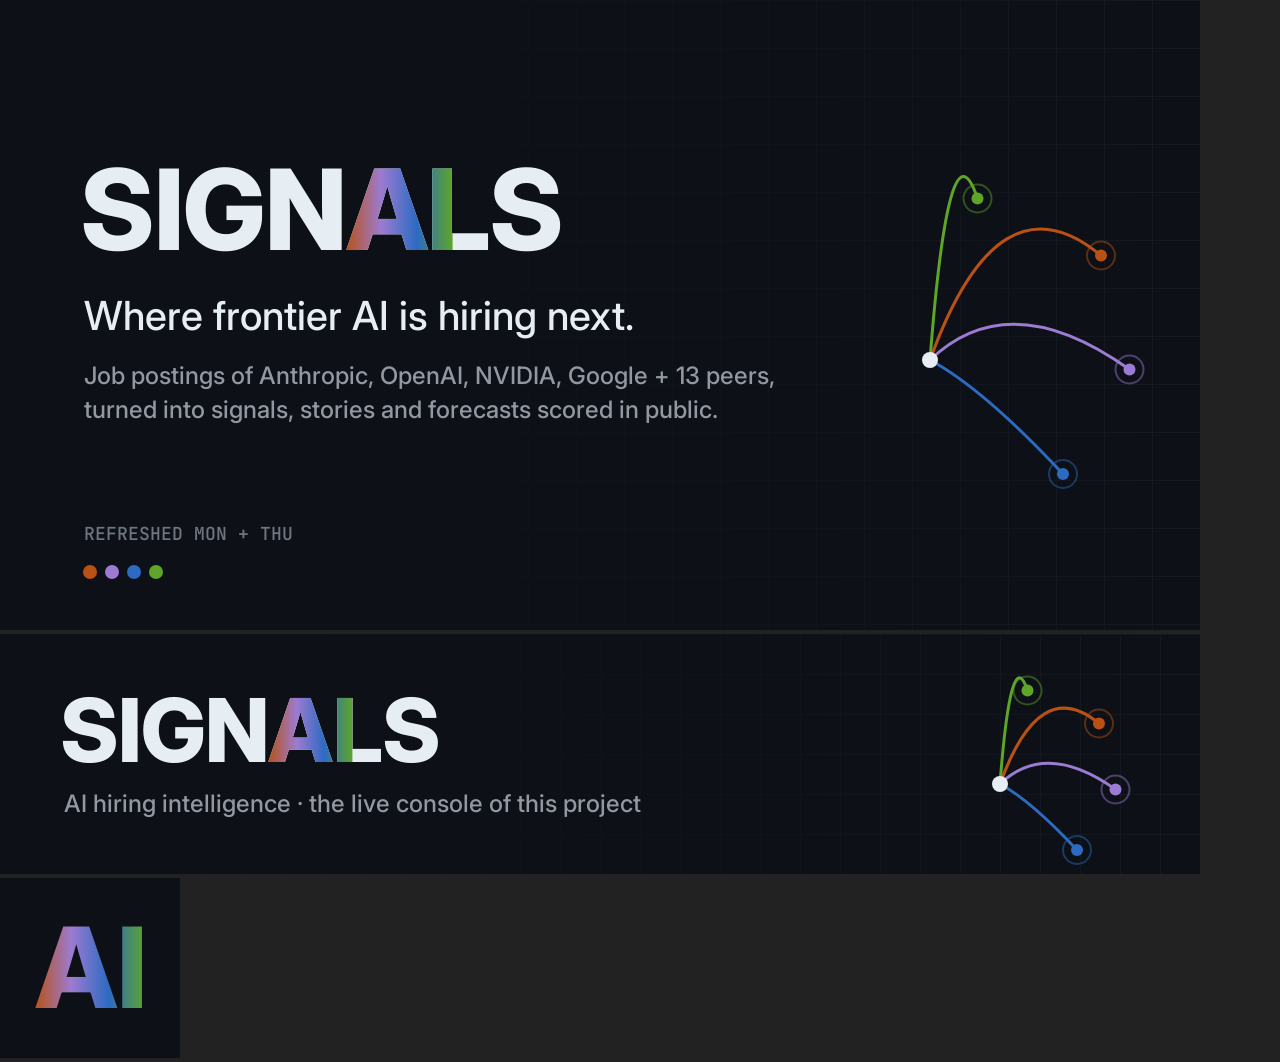
==== assets/brand/render.html @ 741aca0f "Rebrand the console as SIGNALS - Wordmark: SIGNALS in Inter ExtraBold with a gradient copy on top, c" ====
<!doctype html>
<!-- SIGNALS brand images: open via a local server, then save each canvas (og.png, readme-signals.png, icon-180.png). -->
<meta charset="utf-8">
<link href="https://fonts.googleapis.com/css2?family=Inter:wght@500;800&family=JetBrains+Mono:wght@500&display=swap" rel="stylesheet">
<body style="margin:0;background:#222">
<canvas id="og" width="1200" height="630"></canvas>
<canvas id="readme" width="1200" height="240"></canvas>
<canvas id="icon" width="180" height="180"></canvas>
<script>
// Temporary render page for SIGNALS brand images (deleted after export).
const C = { bg: "#0d1117", panel: "#161b22", grid: "#21262d", text: "#e6edf3", t2: "#9198a1", muted: "#6e7681" };
const STOPS = ["#b95115", "#9c7bd2", "#2d6ac1", "#5ea529"];
function grad(g, x0, x1) { const gr = g.createLinearGradient(x0, 0, x1, 0); STOPS.forEach((c, i) => gr.addColorStop(i / 3, c)); return gr; }
function stemRight(fontPx) {
  const c = document.createElement("canvas"), px = 200; c.width = 400; c.height = 280;
  const g = c.getContext("2d"); g.font = `800 ${px}px Inter`; g.fillText("L", 0, px);
  const d = g.getImageData(0, Math.round(px * 0.45), 400, 1).data;
  let x = 0; while (x < 400 && d[x * 4 + 3] < 128) x++; while (x < 400 && d[x * 4 + 3] >= 128) x++;
  return x / px * fontPx;
}
function wordmark(g, x, y, size) {
  g.font = `800 ${size}px Inter`; g.textBaseline = "alphabetic";
  const sp = -0.01 * size; g.letterSpacing = `${sp}px`;
  const w = (s) => g.measureText(s).width;
  g.fillStyle = C.text; g.fillText("SIGNALS", x, y);
  const xa = x + w("SIGN"), xl = x + w("SIGNA");
  const x1 = xl + stemRight(size);
  g.save(); g.beginPath(); g.rect(xa - 0.02 * size, y - size, x1 - xa + 0.02 * size, size * 1.3); g.clip();
  g.fillStyle = grad(g, xa, x1); g.fillText("SIGNALS", x, y); g.restore();
  return w("SIGNALS");
}
function bgGrid(g, W, H, step) {
  g.fillStyle = C.bg; g.fillRect(0, 0, W, H); g.strokeStyle = C.grid; g.lineWidth = 1; g.globalAlpha = .55;
  for (let x = 0; x <= W; x += step) { g.beginPath(); g.moveTo(x + .5, 0); g.lineTo(x + .5, H); g.stroke(); }
  for (let y = 0; y <= H; y += step) { g.beginPath(); g.moveTo(0, y + .5); g.lineTo(W, y + .5); g.stroke(); }
  g.globalAlpha = 1;
  const v = g.createLinearGradient(0, 0, W, 0); v.addColorStop(0, "rgba(13,17,23,1)"); v.addColorStop(.6, "rgba(13,17,23,.75)"); v.addColorStop(1, "rgba(13,17,23,.2)");
  g.fillStyle = v; g.fillRect(0, 0, W, H);
}
function arcs(g, cx, cy, r) {  // HQ -> new-city arcs, as on the globe
  const ends = [[r * 0.9, -r * 0.55], [r * 1.05, r * 0.05], [r * 0.7, r * 0.6], [r * 0.25, -r * 0.85]];
  ends.forEach(([dx, dy], i) => {
    g.strokeStyle = STOPS[i]; g.lineWidth = 3; g.lineCap = "round"; g.beginPath(); g.moveTo(cx, cy);
    g.quadraticCurveTo(cx + dx * 0.4, cy + dy - r * 0.45, cx + dx, cy + dy); g.stroke();
    g.beginPath(); g.arc(cx + dx, cy + dy, 6, 0, 7); g.fillStyle = STOPS[i]; g.fill();
    g.beginPath(); g.arc(cx + dx, cy + dy, 14, 0, 7); g.globalAlpha = .45; g.lineWidth = 2; g.stroke(); g.globalAlpha = 1;
  });
  g.beginPath(); g.arc(cx, cy, 8, 0, 7); g.fillStyle = C.text; g.fill();
}
document.fonts.load("800 64px Inter").then(() => document.fonts.load("500 20px Inter")).then(() => document.fonts.load("500 20px 'JetBrains Mono'")).then(() => {
  // social preview 1200x630
  let g = document.getElementById("og").getContext("2d");
  bgGrid(g, 1200, 630, 48); arcs(g, 930, 360, 190);
  wordmark(g, 80, 250, 112);
  g.letterSpacing = "0px"; g.font = "500 40px Inter"; g.fillStyle = C.text; g.fillText("Where frontier AI is hiring next.", 84, 330);
  g.font = "500 24px Inter"; g.fillStyle = C.t2;
  g.fillText("Job postings of Anthropic, OpenAI, NVIDIA, Google + 13 peers,", 84, 384);
  g.fillText("turned into signals, stories and forecasts scored in public.", 84, 418);
  g.font = "500 18px 'JetBrains Mono'"; g.fillStyle = C.muted; g.fillText("REFRESHED MON + THU", 84, 540);
  STOPS.forEach((c, i) => { g.beginPath(); g.arc(90 + i * 22, 572, 7, 0, 7); g.fillStyle = c; g.fill(); });
  // README strip 1200x240
  g = document.getElementById("readme").getContext("2d");
  bgGrid(g, 1200, 240, 40); arcs(g, 1000, 150, 110);
  wordmark(g, 60, 128, 88);
  g.letterSpacing = "0px"; g.font = "500 24px Inter"; g.fillStyle = C.t2; g.fillText("AI hiring intelligence · the live console of this project", 64, 178);
  // apple touch icon 180
  g = document.getElementById("icon").getContext("2d");
  g.fillStyle = C.bg; g.fillRect(0, 0, 180, 180);
  g.font = "800 112px Inter"; g.letterSpacing = "-1px";
  const wa = g.measureText("AI").width; g.fillStyle = grad(g, (180 - wa) / 2, (180 + wa) / 2); g.fillText("AI", (180 - wa) / 2, 130);
  window.READY = true;
});
</script>
</body>
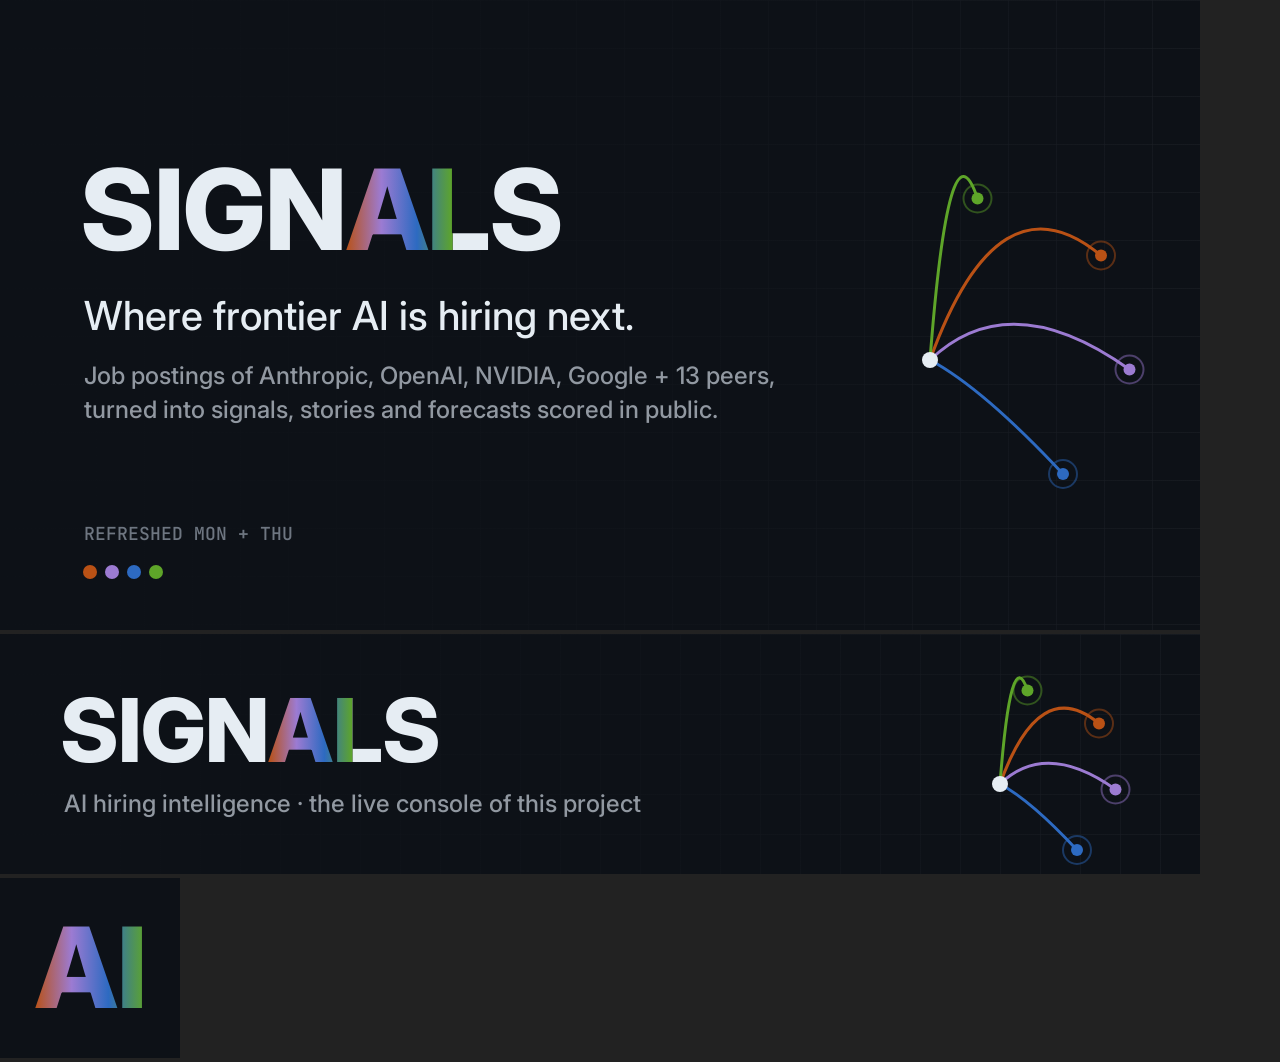
==== commit aa896686: "Wordmark: liquid AI gradient, no white fringe - The white word is cut away under the AI (inverse cli" ====
--- a/assets/brand/render.html
+++ b/assets/brand/render.html
@@ -22,9 +22,12 @@
   g.font = `800 ${size}px Inter`; g.textBaseline = "alphabetic";
   const sp = -0.01 * size; g.letterSpacing = `${sp}px`;
   const w = (s) => g.measureText(s).width;
-  g.fillStyle = C.text; g.fillText("SIGNALS", x, y);
   const xa = x + w("SIGN"), xl = x + w("SIGNA");
   const x1 = xl + stemRight(size);
+  // white word everywhere except under the AI (avoids a white fringe around the coloured letters)
+  g.save(); g.beginPath(); g.rect(x - size, y - size, xa - 0.02 * size - x + size, size * 1.3);
+  g.rect(x1, y - size, size * 10, size * 1.3); g.clip();
+  g.fillStyle = C.text; g.fillText("SIGNALS", x, y); g.restore();
   g.save(); g.beginPath(); g.rect(xa - 0.02 * size, y - size, x1 - xa + 0.02 * size, size * 1.3); g.clip();
   g.fillStyle = grad(g, xa, x1); g.fillText("SIGNALS", x, y); g.restore();
   return w("SIGNALS");
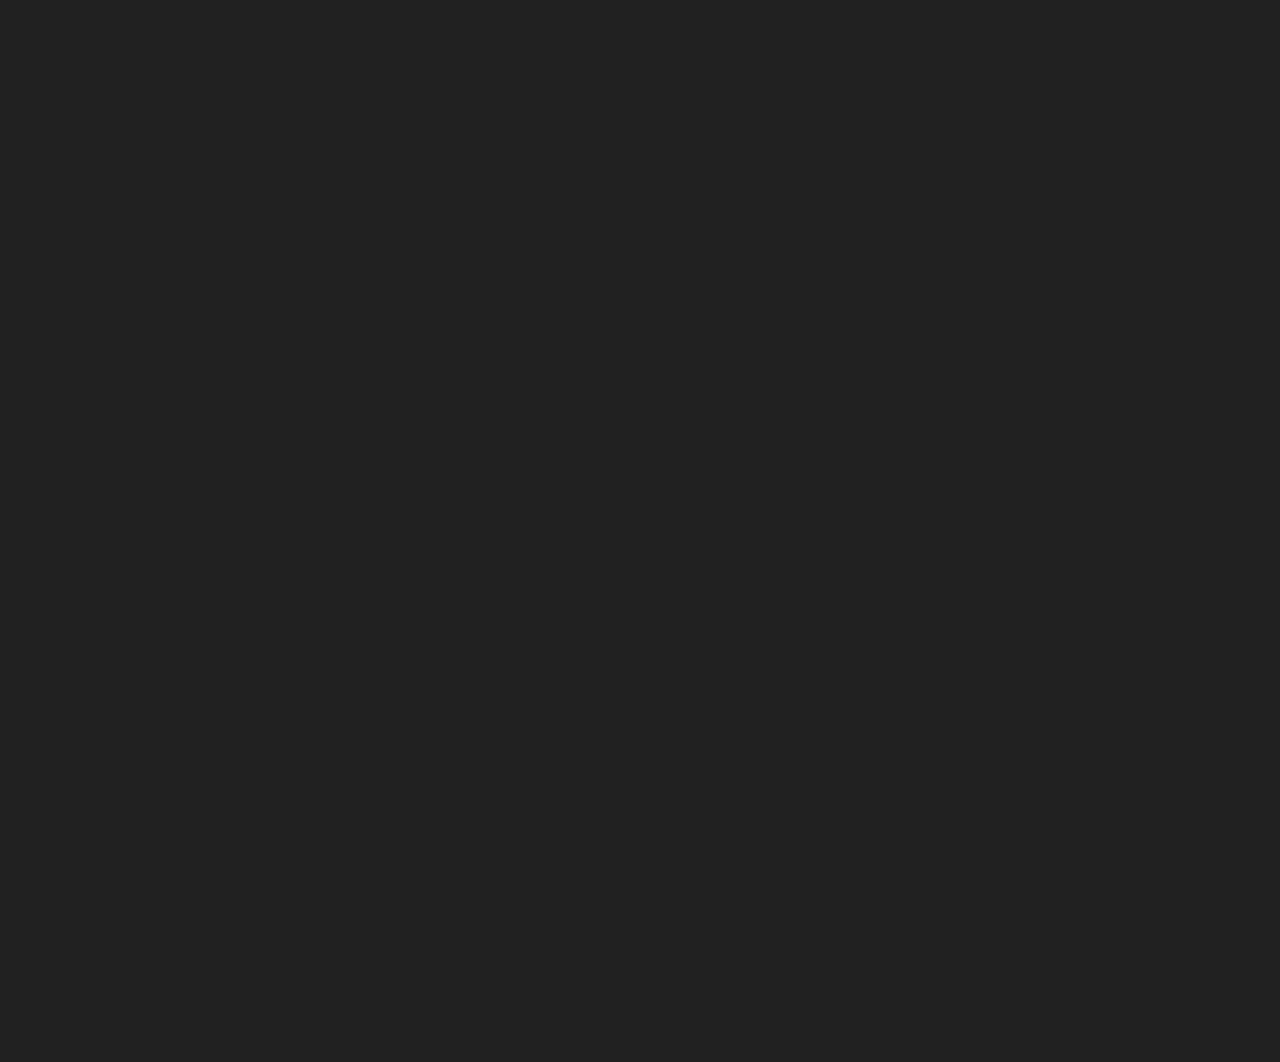
==== commit 7fde6612: "SIGNALS logo: static radar with a spectrum sweep - Two rings, a sweep whose trail runs through the f" ====
--- a/assets/brand/render.html
+++ b/assets/brand/render.html
@@ -50,11 +50,15 @@
   });
   g.beginPath(); g.arc(cx, cy, 8, 0, 7); g.fillStyle = C.text; g.fill();
 }
-document.fonts.load("800 64px Inter").then(() => document.fonts.load("500 20px Inter")).then(() => document.fonts.load("500 20px 'JetBrains Mono'")).then(() => {
+const img = (src) => new Promise((ok) => { const i = new Image(); i.onload = () => ok(i); i.src = src; });
+let LOGO, TILE;
+Promise.all([img("assets/logo.svg"), img("assets/favicon.svg")]).then(([l, t]) => { LOGO = l; TILE = t; })
+  .then(() => document.fonts.load("800 64px Inter")).then(() => document.fonts.load("500 20px Inter")).then(() => document.fonts.load("500 20px 'JetBrains Mono'")).then(() => {
   // social preview 1200x630
   let g = document.getElementById("og").getContext("2d");
   bgGrid(g, 1200, 630, 48); arcs(g, 930, 360, 190);
-  wordmark(g, 80, 250, 112);
+  g.drawImage(LOGO, 76, 140, 132, 132);
+  wordmark(g, 228, 250, 112);
   g.letterSpacing = "0px"; g.font = "500 40px Inter"; g.fillStyle = C.text; g.fillText("Where frontier AI is hiring next.", 84, 330);
   g.font = "500 24px Inter"; g.fillStyle = C.t2;
   g.fillText("Job postings of Anthropic, OpenAI, NVIDIA, Google + 13 peers,", 84, 384);
@@ -64,13 +68,13 @@
   // README strip 1200x240
   g = document.getElementById("readme").getContext("2d");
   bgGrid(g, 1200, 240, 40); arcs(g, 1000, 150, 110);
-  wordmark(g, 60, 128, 88);
-  g.letterSpacing = "0px"; g.font = "500 24px Inter"; g.fillStyle = C.t2; g.fillText("AI hiring intelligence · the live console of this project", 64, 178);
-  // apple touch icon 180
+  g.drawImage(LOGO, 54, 52, 100, 100);
+  wordmark(g, 168, 128, 88);
+  g.letterSpacing = "0px"; g.font = "500 24px Inter"; g.fillStyle = C.t2; g.fillText("AI hiring intelligence · the live console of this project", 172, 178);
+  // apple touch icon 180: the radar logo on its tile
   g = document.getElementById("icon").getContext("2d");
-  g.fillStyle = C.bg; g.fillRect(0, 0, 180, 180);
-  g.font = "800 112px Inter"; g.letterSpacing = "-1px";
-  const wa = g.measureText("AI").width; g.fillStyle = grad(g, (180 - wa) / 2, (180 + wa) / 2); g.fillText("AI", (180 - wa) / 2, 130);
+  g.fillStyle = C.bg; g.fillRect(0, 0, 180, 180);  // square: iOS rounds the corners itself
+  g.drawImage(TILE, 0, 0, 180, 180);
   window.READY = true;
 });
 </script>
